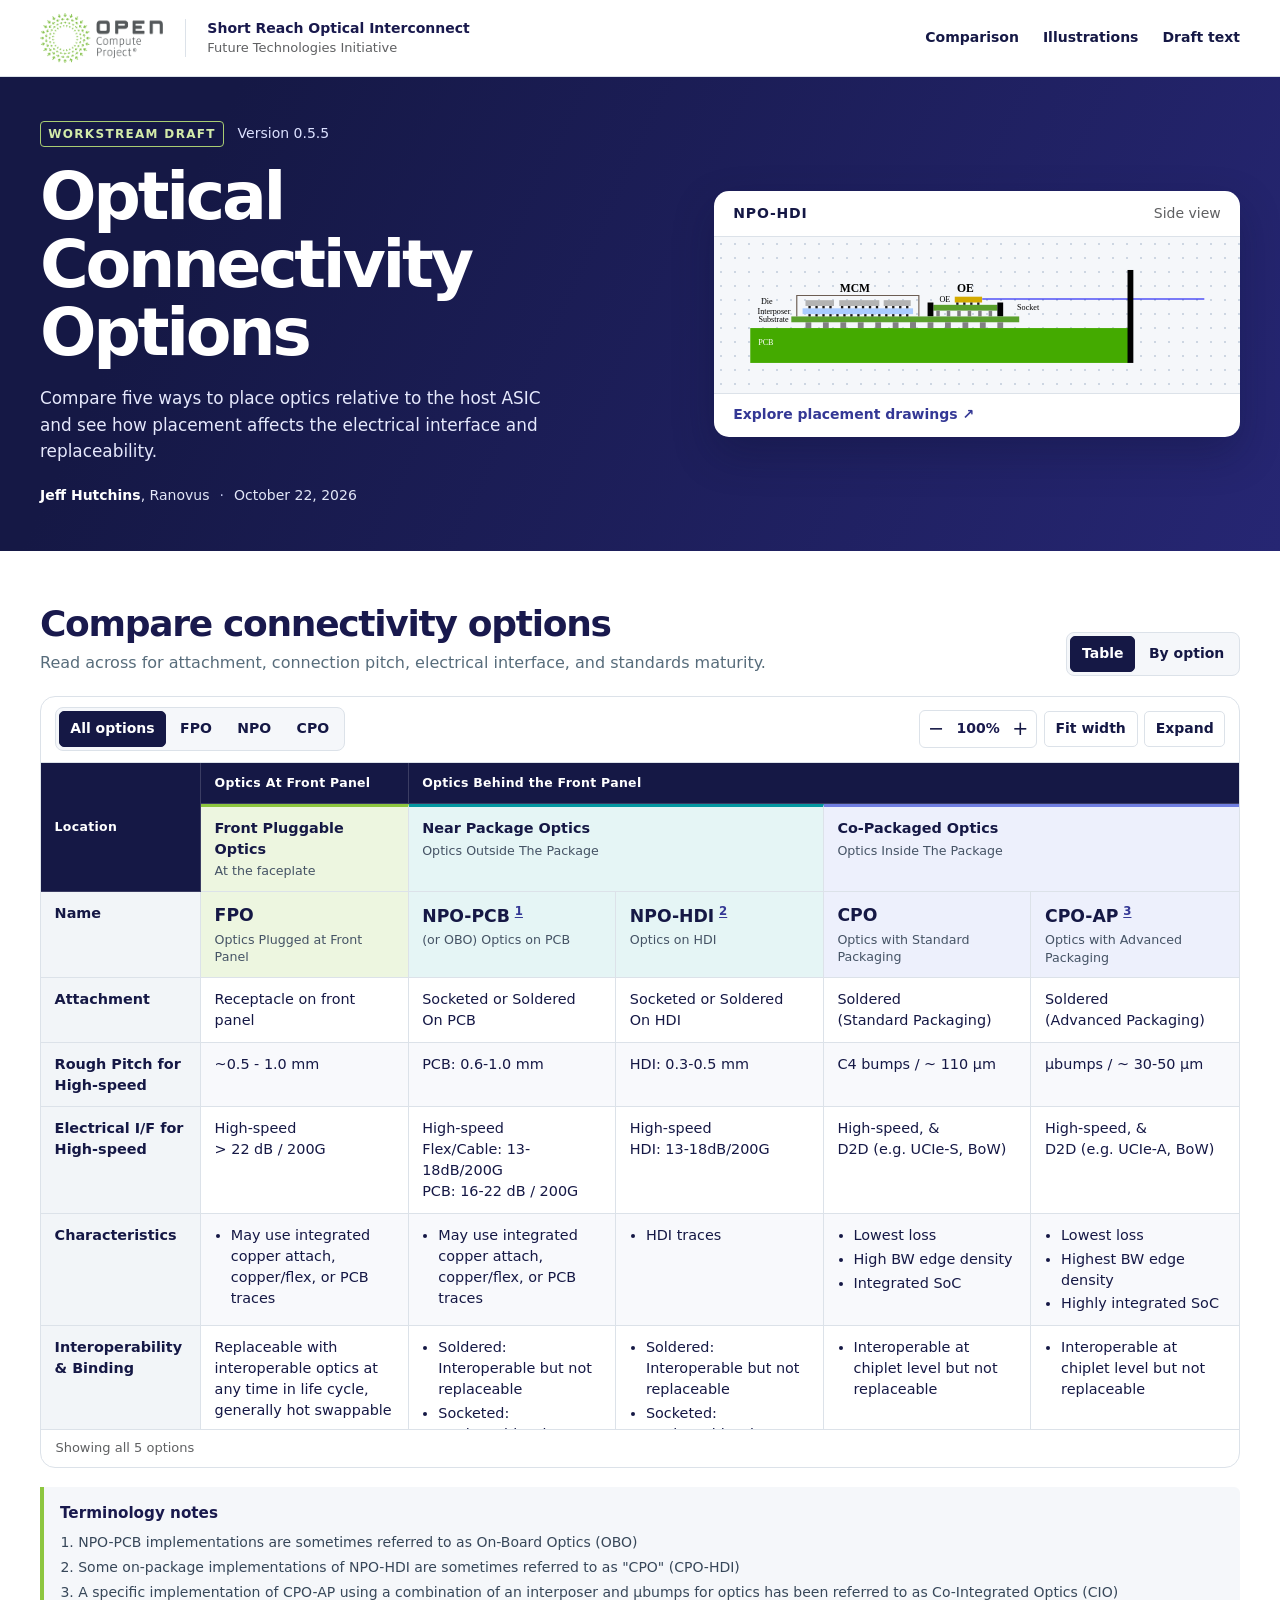
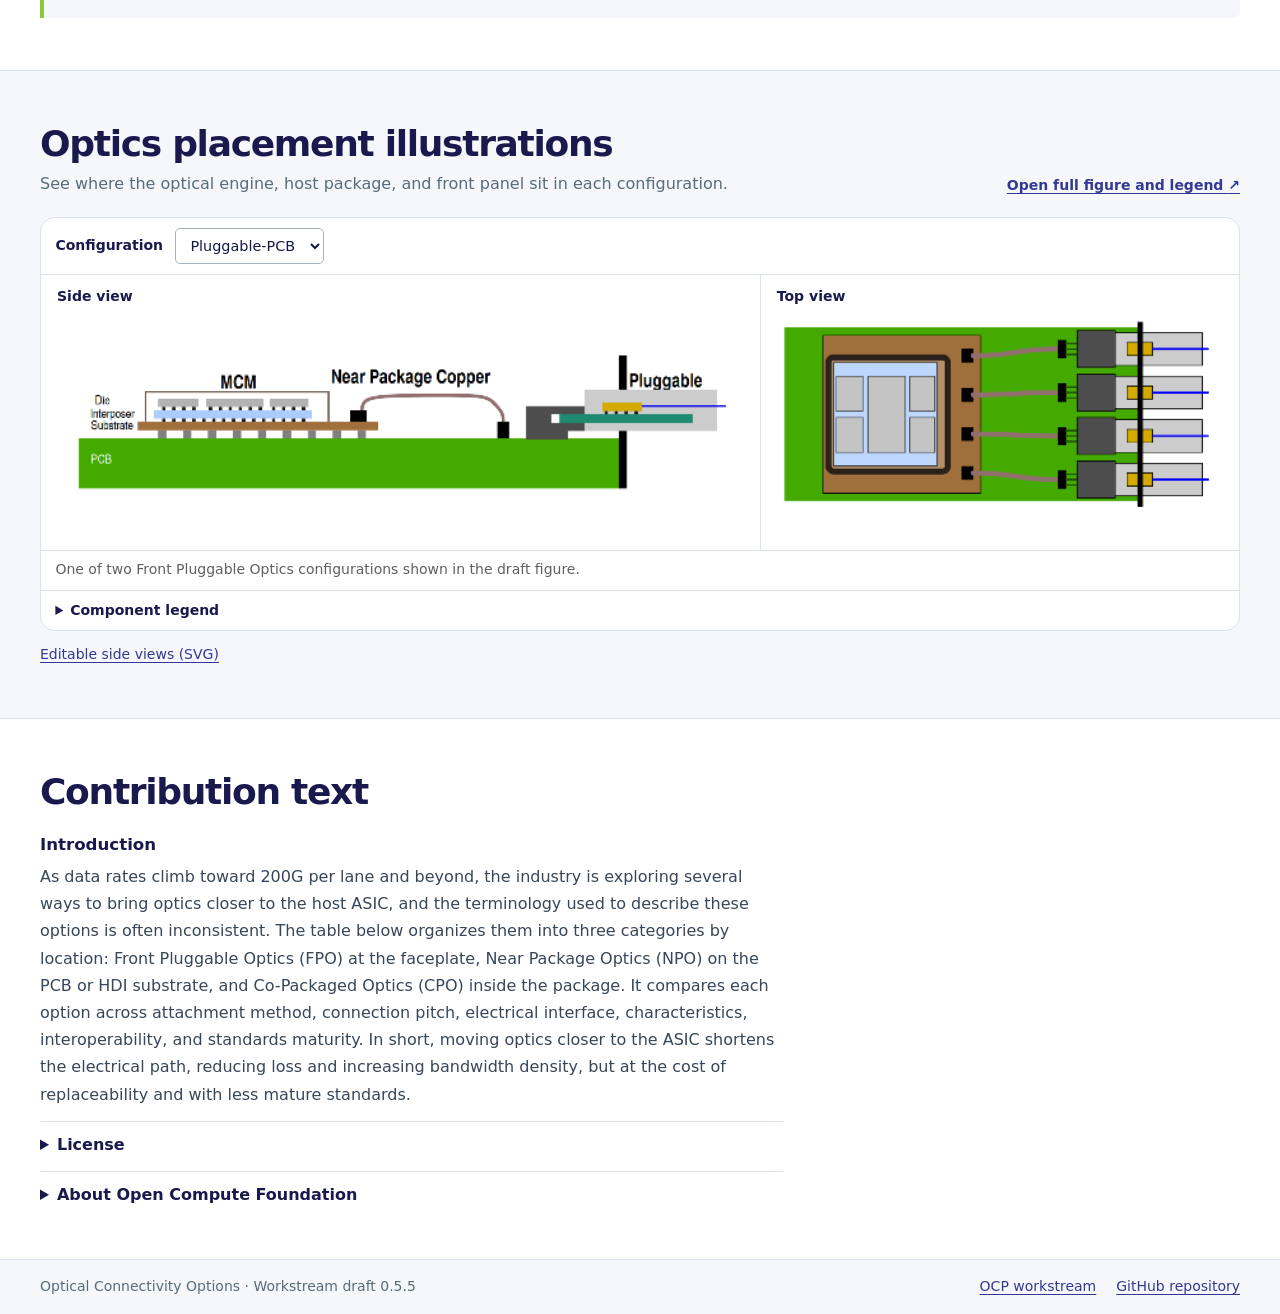
==== docs/index.html @ b6700644 "Prepare SROI optical connectivity draft and comparison viewer" ====
<!doctype html>
<html lang="en">
<head>
  <meta charset="utf-8">
  <meta name="viewport" content="width=device-width, initial-scale=1">
  <meta name="description" content="Explore the OCP Short Reach Optical Interconnect workstream’s draft comparison of front pluggable, near package, and co-packaged optics.">
  <title>Optical Connectivity Options · OCP SROI</title>
  <link rel="stylesheet" href="styles.css">
  <script src="explorer.js" defer></script>
</head>
<body>
  <a class="skip-link" href="#comparison">Skip to the comparison</a>
  <header class="site-header">
    <div class="container site-header-inner">
      <a class="brand" href="https://www.opencompute.org/" aria-label="Open Compute Project">
        <img src="assets/ocp-logo.png" width="132" height="54" alt="Open Compute Project">
      </a>
      <div class="workstream">Short Reach Optical Interconnect<span>Future Technologies Initiative</span></div>
      <nav aria-label="Page sections">
        <a href="#comparison">Comparison</a>
        <a href="#illustrations">Illustrations</a>
        <a href="#draft">Draft text</a>
      </nav>
    </div>
  </header>

  <main>
    <section class="hero" aria-labelledby="title">
      <div class="container hero-inner">
        <div class="hero-copy">
          <p class="version"><span>Workstream draft</span> <span>Version 0.5.5</span></p>
          <h1 id="title">Optical Connectivity Options</h1>
          <p class="hero-summary">Compare five ways to place optics relative to the host ASIC and see how placement affects the electrical interface and replaceability.</p>
          <p class="byline"><strong>Jeff Hutchins</strong>, Ranovus <span aria-hidden="true">·</span> <time datetime="2026-10-22">October 22, 2026</time></p>
        </div>
        <figure class="hero-figure">
          <div class="figure-caption"><strong>NPO-HDI</strong><span>Side view</span></div>
          <div class="hero-drawing">
            <img src="assets/naming-drawings.svg#svgView(viewBox(18,39.5,43,10.5))" alt="Near-package optics on HDI, positioned beside the host package and connected to fiber.">
          </div>
          <figcaption><a href="#illustrations" data-figure="npo-hdi">Explore placement drawings <span aria-hidden="true">↗</span></a></figcaption>
        </figure>
      </div>
    </section>

    <section class="container comparison section" id="comparison" aria-labelledby="comparison-title">
      <div class="section-heading">
        <div>
          <h2 id="comparison-title">Compare connectivity options</h2>
          <p>Read across for attachment, connection pitch, electrical interface, and standards maturity.</p>
        </div>
        <div class="segmented js-only" role="group" aria-label="Comparison layout">
          <button type="button" data-view="table" aria-pressed="true">Table</button>
          <button type="button" data-view="options" aria-pressed="false">By option</button>
        </div>
      </div>
      <div id="comparison-home">
        <div id="comparison-surface" class="surface">
          <div class="toolbar js-only">
            <div class="segmented family-filter" role="group" aria-label="Filter by family">
              <button type="button" data-filter="all" aria-pressed="true">All options</button>
              <button type="button" data-filter="fpo" aria-label="Front Pluggable Optics" aria-pressed="false">FPO</button><button type="button" data-filter="npo" aria-label="Near Package Optics" aria-pressed="false">NPO</button><button type="button" data-filter="cpo" aria-label="Co-Packaged Optics" aria-pressed="false">CPO</button>
            </div>
            <div class="zoom-tools" id="zoom-tools" role="group" aria-label="Table zoom">
              <div class="zoom-step">
                <button type="button" id="zoom-out" aria-label="Zoom out">−</button>
                <output id="zoom-value" aria-live="polite">100%</output>
                <button type="button" id="zoom-in" aria-label="Zoom in">+</button>
              </div>
              <button type="button" class="control" id="zoom-fit" aria-pressed="false" title="Fit as much of the table as possible while keeping it readable">Fit width</button>
              <button type="button" class="control" id="expand-table" aria-haspopup="dialog">Expand</button>
              <button type="button" class="control" id="close-table" hidden>Close</button>
            </div>
          </div>
          <p class="js-only" id="scroll-hint" hidden>Scroll sideways to see more columns.</p>
          <div class="matrix-viewport" id="matrix-viewport" tabindex="0" role="region" aria-label="Connectivity options matrix">
            <table class="matrix"><caption class="visually-hidden">Table 1 – Connectivity Options and Characteristics</caption>
<colgroup><col class="criterion-column"><col class="option-column" data-family="fpo"><col class="option-column" data-family="npo"><col class="option-column" data-family="npo"><col class="option-column" data-family="cpo"><col class="option-column" data-family="cpo"></colgroup>
<thead><tr class="locations"><th rowspan="2" id="location" class="criterion">Location</th><th colspan="1" id="loc-front" data-location="front">Optics At Front Panel</th><th colspan="4" id="loc-behind" data-location="behind">Optics Behind the Front Panel</th></tr>
<tr><th colspan="1" id="family-fpo" data-family="fpo" class="family">Front Pluggable Optics<small>At the faceplate</small></th><th colspan="2" id="family-npo" data-family="npo" class="family">Near Package Optics<small>Optics Outside The Package</small></th><th colspan="2" id="family-cpo" data-family="cpo" class="family">Co-Packaged Optics<small>Optics Inside The Package</small></th></tr>
<tr><th id="name" scope="col" class="criterion">Name</th><th id="col-fpo" data-family="fpo" scope="col" class="option"><span>FPO</span><small>Optics Plugged at Front Panel</small></th><th id="col-npo-pcb" data-family="npo" scope="col" class="option"><span>NPO-PCB</span><sup><a href="#note-1" aria-label="Terminology note 1">1</a></sup><small>(or OBO) Optics on PCB</small></th><th id="col-npo-hdi" data-family="npo" scope="col" class="option"><span>NPO-HDI</span><sup><a href="#note-2" aria-label="Terminology note 2">2</a></sup><small>Optics on HDI</small></th><th id="col-cpo" data-family="cpo" scope="col" class="option"><span>CPO</span><small>Optics with Standard Packaging</small></th><th id="col-cpo-ap" data-family="cpo" scope="col" class="option"><span>CPO-AP</span><sup><a href="#note-3" aria-label="Terminology note 3">3</a></sup><small>Optics with Advanced Packaging</small></th></tr></thead>
<tbody>
<tr><th scope="row" id="row-attachment" class="criterion">Attachment</th><td data-family="fpo" headers="row-attachment loc-front family-fpo col-fpo">Receptacle on front panel</td><td data-family="npo" headers="row-attachment loc-behind family-npo col-npo-pcb">Socketed or Soldered<br>On PCB</td><td data-family="npo" headers="row-attachment loc-behind family-npo col-npo-hdi">Socketed or Soldered<br>On HDI</td><td data-family="cpo" headers="row-attachment loc-behind family-cpo col-cpo">Soldered<br>(Standard Packaging)</td><td data-family="cpo" headers="row-attachment loc-behind family-cpo col-cpo-ap">Soldered<br>(Advanced Packaging)</td></tr>
<tr><th scope="row" id="row-pitch" class="criterion">Rough Pitch for High-speed</th><td data-family="fpo" headers="row-pitch loc-front family-fpo col-fpo">~0.5 - 1.0 mm</td><td data-family="npo" headers="row-pitch loc-behind family-npo col-npo-pcb">PCB: 0.6-1.0 mm</td><td data-family="npo" headers="row-pitch loc-behind family-npo col-npo-hdi">HDI: 0.3-0.5 mm</td><td data-family="cpo" headers="row-pitch loc-behind family-cpo col-cpo">C4 bumps / ~ 110 µm</td><td data-family="cpo" headers="row-pitch loc-behind family-cpo col-cpo-ap">µbumps / ~ 30-50 µm</td></tr>
<tr><th scope="row" id="row-interface" class="criterion">Electrical I/F for High-speed</th><td data-family="fpo" headers="row-interface loc-front family-fpo col-fpo">High-speed<br>&gt; 22 dB / 200G</td><td data-family="npo" headers="row-interface loc-behind family-npo col-npo-pcb">High-speed<br>Flex/Cable: 13-18dB/200G<br>PCB: 16-22 dB / 200G</td><td data-family="npo" headers="row-interface loc-behind family-npo col-npo-hdi">High-speed<br>HDI: 13-18dB/200G</td><td data-family="cpo" headers="row-interface loc-behind family-cpo col-cpo">High-speed, &amp;<br>D2D (e.g. UCIe-S, BoW)</td><td data-family="cpo" headers="row-interface loc-behind family-cpo col-cpo-ap">High-speed, &amp;<br>D2D (e.g. UCIe-A, BoW)</td></tr>
<tr><th scope="row" id="row-characteristics" class="criterion">Characteristics</th><td data-family="fpo" headers="row-characteristics loc-front family-fpo col-fpo"><ul class="cell-list"><li>May use integrated copper attach, copper/flex, or PCB traces</li></ul></td><td data-family="npo" headers="row-characteristics loc-behind family-npo col-npo-pcb"><ul class="cell-list"><li>May use integrated copper attach, copper/flex, or PCB traces</li></ul></td><td data-family="npo" headers="row-characteristics loc-behind family-npo col-npo-hdi"><ul class="cell-list"><li>HDI traces</li></ul></td><td data-family="cpo" headers="row-characteristics loc-behind family-cpo col-cpo"><ul class="cell-list"><li>Lowest loss</li><li>High BW edge density</li><li>Integrated SoC</li></ul></td><td data-family="cpo" headers="row-characteristics loc-behind family-cpo col-cpo-ap"><ul class="cell-list"><li>Lowest loss</li><li>Highest BW edge density</li><li>Highly integrated SoC</li></ul></td></tr>
<tr><th scope="row" id="row-interoperability" class="criterion">Interoperability &amp; Binding</th><td data-family="fpo" headers="row-interoperability loc-front family-fpo col-fpo">Replaceable with interoperable optics at any time in life cycle,<br>generally hot swappable</td><td data-family="npo" headers="row-interoperability loc-behind family-npo col-npo-pcb"><ul class="cell-list"><li>Soldered: Interoperable but not replaceable</li><li>Socketed: Replaceable when removing blade</li></ul></td><td data-family="npo" headers="row-interoperability loc-behind family-npo col-npo-hdi"><ul class="cell-list"><li>Soldered: Interoperable but not replaceable</li><li>Socketed: Replaceable when removing blade</li></ul></td><td data-family="cpo" headers="row-interoperability loc-behind family-cpo col-cpo"><ul class="cell-list"><li>Interoperable at chiplet level but not replaceable</li></ul></td><td data-family="cpo" headers="row-interoperability loc-behind family-cpo col-cpo-ap"><ul class="cell-list"><li>Interoperable at chiplet level but not replaceable</li></ul></td></tr>
<tr><th scope="row" id="row-standards" class="criterion">Standards</th><td colspan="1" data-family="fpo" headers="row-standards loc-front family-fpo col-fpo">Standardized</td><td colspan="2" data-family="npo" headers="row-standards loc-behind family-npo col-npo-pcb col-npo-hdi">Standards being developed</td><td colspan="2" data-family="cpo" headers="row-standards loc-behind family-cpo col-cpo col-cpo-ap">Some standards exist, others remain to be developed</td></tr>
</tbody></table>
          </div>
          <div class="option-list" id="option-list" hidden>
            <details class="option-card" data-family="fpo" data-option="fpo" id="option-fpo"><summary><span><strong>FPO</strong><span class="option-description">Optics Plugged at Front Panel</span></span></summary><div class="option-details"><p>Front Pluggable Optics</p><dl><div><dt>Attachment</dt><dd>Receptacle on front panel</dd></div><div><dt>Rough Pitch for High-speed</dt><dd>~0.5 - 1.0 mm</dd></div><div><dt>Electrical I/F for High-speed</dt><dd>High-speed<br>&gt; 22 dB / 200G</dd></div><div><dt>Characteristics</dt><dd><ul class="cell-list"><li>May use integrated copper attach, copper/flex, or PCB traces</li></ul></dd></div><div><dt>Interoperability &amp; Binding</dt><dd>Replaceable with interoperable optics at any time in life cycle,<br>generally hot swappable</dd></div><div><dt>Standards</dt><dd>Standardized</dd></div></dl><a class="source-link" href="#illustrations" data-figure="fpo">See placement <span aria-hidden="true">↗</span></a></div></details>
<details class="option-card" data-family="npo" data-option="npo-pcb" id="option-npo-pcb"><summary><span><strong>NPO-PCB</strong><span class="option-description">(or OBO) Optics on PCB</span></span></summary><div class="option-details"><p>Near Package Optics<sup><a href="#note-1" aria-label="Terminology note 1">1</a></sup></p><dl><div><dt>Attachment</dt><dd>Socketed or Soldered<br>On PCB</dd></div><div><dt>Rough Pitch for High-speed</dt><dd>PCB: 0.6-1.0 mm</dd></div><div><dt>Electrical I/F for High-speed</dt><dd>High-speed<br>Flex/Cable: 13-18dB/200G<br>PCB: 16-22 dB / 200G</dd></div><div><dt>Characteristics</dt><dd><ul class="cell-list"><li>May use integrated copper attach, copper/flex, or PCB traces</li></ul></dd></div><div><dt>Interoperability &amp; Binding</dt><dd><ul class="cell-list"><li>Soldered: Interoperable but not replaceable</li><li>Socketed: Replaceable when removing blade</li></ul></dd></div><div><dt>Standards</dt><dd>Standards being developed</dd></div></dl><a class="source-link" href="#illustrations" data-figure="npo-pcb">See placement <span aria-hidden="true">↗</span></a></div></details>
<details class="option-card" data-family="npo" data-option="npo-hdi" id="option-npo-hdi"><summary><span><strong>NPO-HDI</strong><span class="option-description">Optics on HDI</span></span></summary><div class="option-details"><p>Near Package Optics<sup><a href="#note-2" aria-label="Terminology note 2">2</a></sup></p><dl><div><dt>Attachment</dt><dd>Socketed or Soldered<br>On HDI</dd></div><div><dt>Rough Pitch for High-speed</dt><dd>HDI: 0.3-0.5 mm</dd></div><div><dt>Electrical I/F for High-speed</dt><dd>High-speed<br>HDI: 13-18dB/200G</dd></div><div><dt>Characteristics</dt><dd><ul class="cell-list"><li>HDI traces</li></ul></dd></div><div><dt>Interoperability &amp; Binding</dt><dd><ul class="cell-list"><li>Soldered: Interoperable but not replaceable</li><li>Socketed: Replaceable when removing blade</li></ul></dd></div><div><dt>Standards</dt><dd>Standards being developed</dd></div></dl><a class="source-link" href="#illustrations" data-figure="npo-hdi">See placement <span aria-hidden="true">↗</span></a></div></details>
<details class="option-card" data-family="cpo" data-option="cpo" id="option-cpo"><summary><span><strong>CPO</strong><span class="option-description">Optics with Standard Packaging</span></span></summary><div class="option-details"><p>Co-Packaged Optics</p><dl><div><dt>Attachment</dt><dd>Soldered<br>(Standard Packaging)</dd></div><div><dt>Rough Pitch for High-speed</dt><dd>C4 bumps / ~ 110 µm</dd></div><div><dt>Electrical I/F for High-speed</dt><dd>High-speed, &amp;<br>D2D (e.g. UCIe-S, BoW)</dd></div><div><dt>Characteristics</dt><dd><ul class="cell-list"><li>Lowest loss</li><li>High BW edge density</li><li>Integrated SoC</li></ul></dd></div><div><dt>Interoperability &amp; Binding</dt><dd><ul class="cell-list"><li>Interoperable at chiplet level but not replaceable</li></ul></dd></div><div><dt>Standards</dt><dd>Some standards exist, others remain to be developed</dd></div></dl><a class="source-link" href="#illustrations" data-figure="cpo">See placement <span aria-hidden="true">↗</span></a></div></details>
<details class="option-card" data-family="cpo" data-option="cpo-ap" id="option-cpo-ap"><summary><span><strong>CPO-AP</strong><span class="option-description">Optics with Advanced Packaging</span></span></summary><div class="option-details"><p>Co-Packaged Optics<sup><a href="#note-3" aria-label="Terminology note 3">3</a></sup></p><dl><div><dt>Attachment</dt><dd>Soldered<br>(Advanced Packaging)</dd></div><div><dt>Rough Pitch for High-speed</dt><dd>µbumps / ~ 30-50 µm</dd></div><div><dt>Electrical I/F for High-speed</dt><dd>High-speed, &amp;<br>D2D (e.g. UCIe-A, BoW)</dd></div><div><dt>Characteristics</dt><dd><ul class="cell-list"><li>Lowest loss</li><li>Highest BW edge density</li><li>Highly integrated SoC</li></ul></dd></div><div><dt>Interoperability &amp; Binding</dt><dd><ul class="cell-list"><li>Interoperable at chiplet level but not replaceable</li></ul></dd></div><div><dt>Standards</dt><dd>Some standards exist, others remain to be developed</dd></div></dl><a class="source-link" href="#illustrations" data-figure="cpo-ap">See placement <span aria-hidden="true">↗</span></a></div></details>
          </div>
          <div class="table-meta">
            <p id="table-status" role="status">Showing all 5 options</p>
          </div>
        </div>
      </div>

      <dialog id="table-dialog" aria-labelledby="dialog-title">
        <div class="dialog-heading"><h2 id="dialog-title">Connectivity options and characteristics</h2></div>
      </dialog>

      <aside class="terminology" aria-labelledby="terminology-title">
        <h3 id="terminology-title">Terminology notes</h3>
        <ol><li id="note-1">NPO-PCB implementations are sometimes referred to as On-Board Optics (OBO)</li><li id="note-2">Some on-package implementations of NPO-HDI are sometimes referred to as &quot;CPO&quot; (CPO-HDI)</li><li id="note-3">A specific implementation of CPO-AP using a combination of an interposer and µbumps for optics has been referred to as Co-Integrated Optics (CIO)</li></ol>
      </aside>
    </section>

    <section class="figure-section" id="illustrations" aria-labelledby="illustration-title">
      <div class="container section">
        <div class="section-heading">
          <div>
            <h2 id="illustration-title">Optics placement illustrations</h2>
            <p>See where the optical engine, host package, and front panel sit in each configuration.</p>
          </div>
          <a class="source-link" href="assets/placement-options.png">Open full figure and legend <span aria-hidden="true">↗</span></a>
        </div>
        <div class="figure-explorer js-only">
          <div class="figure-toolbar">
            <label for="figure-select">Configuration</label>
            <select id="figure-select">
              <option value="pluggable-pcb">Pluggable-PCB</option>
              <option value="pluggable-npc">Pluggable-NPC</option>
              <option value="npo-pcb">NPO-PCB</option>
              <option value="npo-hdi">NPO-HDI</option>
              <option value="cpo">CPO-SP</option>
              <option value="cpo-ap">CPO-AP</option>
            </select>
          </div>
          <div class="figure-panels">
            <figure>
              <figcaption>Side view</figcaption>
              <svg id="side-view" class="diagram" role="img" aria-label="Pluggable-PCB, side view" viewBox="244 60 539 182">
                <image href="assets/placement-options.png" width="1214" height="1444"></image>
              </svg>
            </figure>
            <figure>
              <figcaption>Top view</figcaption>
              <svg id="top-view" class="diagram" role="img" aria-label="Pluggable-PCB, top view" viewBox="816 60 375 182">
                <image href="assets/placement-options.png" width="1214" height="1444"></image>
              </svg>
            </figure>
          </div>
          <p class="figure-note" id="figure-note"></p>
          <details class="legend">
            <summary>Component legend</summary>
            <ul>
              <li><span style="--swatch: #b3b3b3"></span>Die</li>
              <li><span style="--swatch: #aaccff"></span>Interposer</li>
              <li><span style="--swatch: #a0703c"></span>Package substrate</li>
              <li><span style="--swatch: #1f8a70"></span>Module PCB</li>
              <li><span style="--swatch: #44aa00"></span>PCB</li>
              <li><span style="--swatch: #d4aa00"></span>Optical engine (OE)</li>
              <li><span style="--swatch: #ccc"></span>Pluggable module</li>
              <li><span style="--swatch: #484848"></span>Cage</li>
              <li><span style="--swatch: #000"></span>Socket / connector</li>
              <li><span class="line" style="--swatch: #7a6660"></span>Near-package copper</li>
              <li><span class="line" style="--swatch: #00f"></span>Fiber</li>
              <li><span class="outline"></span>MCM lid</li>
            </ul>
          </details>
        </div>
        <img class="fallback-figure" src="assets/placement-options.png" width="1214" height="1444" alt="Side and top views of Pluggable-PCB, Pluggable-NPC, NPO-PCB, NPO-HDI, CPO-SP, and CPO-AP, with a component color legend.">
        <p class="figure-links">
          <a href="assets/naming-drawings.svg#svgView(viewBox(0,10,61,60))" type="image/svg+xml">Editable side views (SVG)</a>
        </p>
      </div>
    </section>

    <section class="container section draft" id="draft" aria-labelledby="draft-title">
      <div class="section-heading"><h2 id="draft-title">Contribution text</h2></div>
      <div class="draft-copy">
        <h3>Introduction</h3>
        <p>As data rates climb toward 200G per lane and beyond, the industry is exploring several ways to bring optics closer to the host ASIC, and the terminology used to describe these options is often inconsistent. The table below organizes them into three categories by location: Front Pluggable Optics (FPO) at the faceplate, Near Package Optics (NPO) on the PCB or HDI substrate, and Co-Packaged Optics (CPO) inside the package. It compares each option across attachment method, connection pitch, electrical interface, characteristics, interoperability, and standards maturity. In short, moving optics closer to the ASIC shortens the electrical path, reducing loss and increasing bandwidth density, but at the cost of replaceability and with less mature standards.</p>
        <details>
          <summary>License</summary>
          <h3>Creative Commons</h3>
          <p>OCP encourages participants to share their proposals, specifications and designs with the community. This is to promote openness and encourage continuous and open feedback. It is important to remember that by providing feedback for any such documents, whether in written or verbal form, that the contributor or the contributor&#x27;s organization grants OCP and its members irrevocable right to use this feedback for any purpose without any further obligation.</p>
<p>It is acknowledged that any such documentation and any ancillary materials that are provided to OCP in connection with this document, including without limitation any white papers, articles, photographs, studies, diagrams, contact information (together, “Materials”) are made available under the Creative Commons Attribution-ShareAlike 4.0 International License found here: <a href="https://creativecommons.org/licenses/by-sa/4.0/">https://creativecommons.org/licenses/by-sa/4.0/</a>, or any later version, and without limiting the foregoing, OCP may make the Materials available under such terms.</p>
<p>As a contributor to this document, all members represent that they have the authority to grant the rights and licenses herein. They further represent and warrant that the Materials do not and will not violate the copyrights or misappropriate the trade secret rights of any third party, including without limitation rights in intellectual property. The contributor(s) also represent that, to the extent the Materials include materials protected by copyright or trade secret rights that are owned or created by any third-party, they have obtained permission for its use consistent with the foregoing. They will provide OCP evidence of such permission upon OCP’s request. This document and any &quot;Materials&quot; are published on the respective project&#x27;s wiki page and are open to the public in accordance with OCP&#x27;s Bylaws and IP Policy. This can be found at <a href="http://www.opencompute.org/participate/legal-documents/">http://www.opencompute.org/participate/legal-documents/</a>. If you have any questions, please contact OCP.</p>
        </details>
        <details>
          <summary>About Open Compute Foundation</summary>
          <p>The Open Compute Project (OCP) brings at-scale innovations and hyperscaler best practices to all, spanning technology domains from the data center to the edge, and the technology stack from silicon, to systems, to site facilities and services. The international OCP Community is made up of organizations and people from hyperscale and tier-2 cloud data center operators, communications providers, colocation providers, diverse enterprises, and technology vendors. The OCP Foundation fosters collaboration within the Community to tackle market challenges in an array of OCP Projects that create open contributions such as specifications, designs, and more. The OCP Solution Provider Program then recognizes the application of those contributions in compliant products, solutions, and data center facilities and services with designations like OCP Inspired, OCP Accepted and OCP Ready. With the tenets of openness, impact, efficiency, scale and sustainability, the OCP engages and educates thousands of engineers every year through many events and webinars. Across many initiatives the OCP Foundation and Community are meeting the market today and shaping the future.</p>
<p>Learn more at: <a href="https://www.opencompute.org">www.opencompute.org</a>.</p>
        </details>
      </div>
    </section>
  </main>
  <footer class="site-footer">
    <div class="container footer-inner">
      <p>Optical Connectivity Options · Workstream draft 0.5.5</p>
      <div>
        <a href="https://www.opencompute.org/projects/future-technologies-initiative/short-reach-optical-interconnect/">OCP workstream</a>
        <a href="https://github.com/opencomputeproject/integrated-optics-reqs">GitHub repository</a>
      </div>
    </div>
  </footer>
</body>
</html>
---- docs/styles.css ----
:root {
  color-scheme: light;
  font-family: "Franklin Gothic Book", "Open Sans", system-ui, sans-serif;
  color: #19194d;
  background: #fff;
  --navy: #151845;
  --blue: #343895;
  --green: #8dc63f;
  --gray: #5f6062;
  --slate: #576c7b;
  --line: #dce2e9;
  --white: #fff;
  --light: #f5f7fa;
  --radius: 15px;
}

*, *::before, *::after { box-sizing: border-box; }
html { scroll-padding-top: 1.25rem; }
body { margin: 0; line-height: 1.55; }
button, select { font: inherit; }
button { cursor: pointer; }
button:disabled { cursor: default; opacity: .45; }
a { color: var(--blue); text-underline-offset: .2em; }
a:hover { text-decoration-thickness: 2px; }
:focus-visible { outline: 3px solid var(--blue); outline-offset: 3px; }
[hidden] { display: none !important; }
.js-only { display: none; }
.enhanced .js-only { display: revert; }
.enhanced .toolbar, .enhanced .segmented { display: flex; }
h1, h2, h3, p, figure { margin: 0; }
.container { width: min(100% - 5rem, 76rem); margin-inline: auto; }
.section { padding-block: 3.25rem; }
.visually-hidden {
  position: absolute;
  width: 1px;
  height: 1px;
  padding: 0;
  margin: -1px;
  overflow: hidden;
  clip-path: inset(50%);
  white-space: nowrap;
  border: 0;
}
.skip-link { position: absolute; top: .7rem; left: .7rem; transform: translateY(-160%); z-index: 10; background: white; padding: .6rem 1rem; }
.skip-link:focus { transform: none; }

.site-header { border-bottom: 1px solid var(--line); }
.site-header-inner { min-height: 76px; display: flex; align-items: center; gap: 1.35rem; }
.brand { flex: none; }
.brand img { display: block; height: 50px; width: auto; }
.workstream { font-size: .875rem; font-weight: 700; border-left: 1px solid var(--line); padding-left: 1.35rem; line-height: 1.4; }
.workstream span { display: block; color: var(--gray); font-size: .8125rem; font-weight: 400; }
.site-header nav { display: flex; flex-wrap: wrap; align-items: center; gap: 1.5rem; margin-left: auto; }
.site-header nav a { color: var(--navy); font-size: .875rem; font-weight: 650; text-decoration: none; }
.site-header nav a:hover { text-decoration: underline; }

.hero { color: white; background: linear-gradient(115deg, var(--navy) 16%, #262673 100%); }
.hero-inner { display: grid; grid-template-columns: minmax(0, 1.16fr) minmax(0, 1fr); gap: clamp(2rem, 5vw, 5rem); align-items: center; min-height: 21rem; padding-block: 2.75rem; }
.version { display: flex; flex-wrap: wrap; gap: .5rem .85rem; align-items: center; font-size: .875rem; color: #dce1ff; margin-bottom: 1rem; }
.version span:first-child { border: 1px solid #a9cd73; color: #d3eba9; border-radius: 4px; font-size: .75rem; font-weight: 750; letter-spacing: .11em; text-transform: uppercase; padding: .17rem .45rem; }
.hero h1 { font-size: clamp(2.6rem, 5.2vw, 4.35rem); letter-spacing: -.049em; line-height: 1.02; font-weight: 760; }
.hero-summary { max-width: 49ch; color: #e5e8fc; font-size: clamp(1rem, 1.32vw, 1.17rem); margin-top: 1.15rem; line-height: 1.58; }
.byline { font-size: .875rem; color: #e2e6f7; margin-top: 1.25rem; }
.byline strong { color: white; }
.byline span { margin-inline: .35rem; color: #bfc6ec; }
.hero-figure { min-width: 0; background: white; color: var(--navy); border-radius: var(--radius); overflow: hidden; box-shadow: 0 17px 40px #0c10324d; }
.figure-caption { padding: .73rem 1.2rem; display: flex; align-items: center; justify-content: space-between; border-bottom: 1px solid var(--line); font-size: .875rem; }
.figure-caption strong { font-size: .875rem; letter-spacing: .06em; }
.figure-caption span { color: var(--gray); }
.hero-drawing { min-height: 136px; display: grid; align-items: center; padding: 1.05rem .8rem; background: #f5f7fa; background-image: radial-gradient(#cdd6e2 1px, transparent 1px); background-size: 14px 14px; }
.hero-drawing img { display: block; width: 100%; aspect-ratio: 43 / 10.5; object-fit: fill; }
.hero-figure figcaption { padding: .65rem 1.2rem; border-top: 1px solid var(--line); font-size: .875rem; font-weight: 650; }
.hero-figure a { text-decoration: none; }
.hero-figure a:hover { text-decoration: underline; }

.section-heading { display: flex; gap: 1rem 1.5rem; justify-content: space-between; align-items: end; margin-bottom: 1.25rem; }
.section-heading h2, .dialog-heading h2 { font-size: clamp(1.6rem, 3vw, 2.25rem); line-height: 1.14; font-weight: 730; letter-spacing: -.036em; }
.section-heading p { margin-top: .45rem; color: var(--slate); }
.segmented { align-items: center; gap: 2px; border: 1px solid var(--line); border-radius: 8px; background: var(--light); padding: 3px; flex: none; }
.segmented button, .control { border: 1px solid transparent; background: transparent; color: var(--navy); font-size: .875rem; font-weight: 650; padding: .32rem .67rem; min-height: 36px; border-radius: 5px; white-space: nowrap; }
.segmented button:hover, .control:hover { background: #e7ebf4; }
.segmented button[aria-pressed="true"] { background: var(--navy); color: white; border-color: var(--navy); }

.surface { min-width: 0; border: 1px solid var(--line); border-radius: var(--radius); background: white; }
.toolbar { padding: .65rem .85rem; flex-wrap: wrap; justify-content: space-between; align-items: center; gap: .6rem; border-bottom: 1px solid var(--line); }
.zoom-tools { display: flex; flex-wrap: wrap; gap: .4rem; align-items: center; }
.zoom-step { display: flex; align-items: center; gap: 1px; border: 1px solid var(--line); border-radius: 6px; }
.zoom-step button { background: transparent; border: 0; border-radius: 5px; font-size: 1.2rem; color: var(--navy); width: 2rem; height: 36px; }
.zoom-step button:hover:not(:disabled) { background: var(--light); }
.zoom-step output { font-size: .875rem; font-weight: 650; width: 3.15rem; text-align: center; font-variant-numeric: tabular-nums; }
.control { border-color: var(--line); }
.control[aria-pressed="true"] { color: var(--navy); background: #edf6e0; border-color: #a6c775; }
#scroll-hint { padding: .35rem .9rem; color: var(--slate); background: var(--light); font-size: .8125rem; }
.matrix-viewport { overflow: auto; max-height: min(74vh, 43rem); isolation: isolate; }
.matrix-viewport:focus-visible { position: relative; z-index: 1; outline-offset: -3px; }
.matrix {
  --scale: 1;
  --option-min: 12.6rem;
  --criterion-min: 10rem;
  width: 100%;
  border-collapse: separate;
  border-spacing: 0;
  table-layout: fixed;
  min-width: calc(var(--criterion-min) * var(--scale) + var(--visible-columns, 5) * var(--option-min) * var(--scale));
  font-size: calc(.9rem * var(--scale));
  line-height: 1.45;
  text-align: left;
}
.criterion-column { width: calc(var(--criterion-min) * var(--scale)); }
.matrix th, .matrix td {
  padding: calc(.69rem * var(--scale)) calc(.85rem * var(--scale));
  vertical-align: top;
  border-right: 1px solid var(--line);
  border-bottom: 1px solid var(--line);
  overflow-wrap: anywhere;
}
.matrix tr > :last-child { border-right: 0; }
.matrix tbody tr:last-child > * { border-bottom: 0; }
.matrix thead { position: sticky; top: 0; z-index: 2; }
.matrix .locations th { background: var(--navy); color: white; border-color: #ffffff29; font-size: calc(.78rem * var(--scale)); letter-spacing: .025em; }
.matrix .criterion { position: sticky; left: 0; z-index: 1; font-weight: 700; background: #f2f5f8; }
.matrix thead .criterion { z-index: 3; }
.matrix thead .criterion[rowspan] { vertical-align: middle; }
.matrix th.family { font-weight: 750; border-top: 3px solid var(--family-accent); background: var(--family-bg); }
.matrix th.option { font-size: calc(1.08rem * var(--scale)); background: var(--family-bg); }
.matrix th small { display: block; margin-top: .23em; color: #455365; font-size: calc(.79rem * var(--scale)); font-weight: 500; line-height: 1.36; }
.matrix th sup, .option-details sup { font-size: .68em; margin-left: .26em; }
.matrix th sup a, .option-details sup a { padding: .15em; }
.matrix td { background: white; }
.matrix td, .matrix th { color: var(--navy); }
.matrix tr:nth-child(even) td { background: #f8f9fc; }
[data-family="fpo"] { --family-accent: var(--green); --family-bg: #edf6e0; }
[data-family="npo"] { --family-accent: #0498a1; --family-bg: #e5f5f5; }
[data-family="cpo"] { --family-accent: #707ee1; --family-bg: #edf0fc; }
.cell-list { margin: 0; padding-left: 1.12em; }
.cell-list li + li { margin-top: .2em; }
.table-meta { display: flex; gap: .25rem 1rem; flex-wrap: wrap; justify-content: space-between; border-top: 1px solid var(--line); padding: .55rem .9rem; color: var(--gray); font-size: .8125rem; }

.option-list { padding: .75rem; display: grid; gap: .55rem; }
.option-card { display: block; border: 1px solid var(--line); border-left: 4px solid var(--family-accent); border-radius: 7px; overflow: hidden; }
.option-card summary { background: var(--family-bg); padding: .7rem 1rem; cursor: pointer; }
.option-card summary:focus-visible { outline-offset: -3px; }
.option-card summary strong { margin-inline: .5rem .75rem; }
.option-description { color: var(--slate); font-size: .92rem; }
.option-details { padding: .9rem 1rem 1rem; }
.option-details p { font-size: .875rem; font-weight: 650; }
.option-details dl { display: grid; grid-template-columns: repeat(3, 1fr); margin-block: .75rem; }
.option-details dl div { padding: .65rem .7rem .65rem 0; border-top: 1px solid var(--line); min-width: 0; }
.option-details dt { font-weight: 700; font-size: .875rem; margin-bottom: .2rem; }
.option-details dd { margin: 0; font-size: .9rem; }
.terminology { margin-top: 1.15rem; padding: .95rem 1rem; background: var(--light); border-left: 4px solid var(--green); border-radius: 0 6px 6px 0; }
.terminology h3 { font-size: .95rem; }
.terminology ol { margin: .4rem 0 0; padding-left: 1.3em; color: #374759; font-size: .875rem; }
.terminology li + li { margin-top: .2rem; }
.terminology li:target { outline: 2px solid var(--blue); outline-offset: 2px; border-radius: 1px; }
#table-dialog { width: min(100% - 2rem, 120rem); max-width: none; max-height: calc(100% - 2rem); padding: .9rem; border: none; border-radius: var(--radius); color: var(--navy); }
#table-dialog::backdrop { background: #101336af; }
.dialog-heading { padding: .25rem .25rem .75rem; }
.dialog-heading h2 { font-size: 1.35rem; }
#table-dialog .matrix-viewport { max-height: 72vh; }
body:has(#table-dialog[open]) { overflow: hidden; }

.figure-section { background: var(--light); border-block: 1px solid var(--line); }
.source-link { font-size: .875rem; font-weight: 650; }
.figure-explorer { border: 1px solid var(--line); border-radius: var(--radius); background: white; overflow: hidden; }
.figure-toolbar { display: flex; align-items: center; flex-wrap: wrap; gap: .5rem .75rem; padding: .65rem .9rem; border-bottom: 1px solid var(--line); }
.figure-toolbar label { font-size: .875rem; font-weight: 650; }
.figure-toolbar select { color: var(--navy); padding: .35rem .65rem; border: 1px solid #a8b3c0; border-radius: 5px; background: white; font-size: .9rem; min-height: 36px; }
.figure-panels { display: grid; grid-template-columns: minmax(0, 3fr) minmax(0, 2fr); }
.figure-panels figure { min-width: 0; padding: .65rem 1rem; }
.figure-panels figure + figure { border-left: 1px solid var(--line); }
.figure-panels figcaption { font-size: .875rem; font-weight: 700; }
.diagram { display: block; width: 100%; max-height: 21rem; }
.figure-note { padding: .55rem .9rem; border-top: 1px solid var(--line); font-size: .875rem; color: var(--gray); }
.legend { border-top: 1px solid var(--line); padding: .55rem .9rem; font-size: .875rem; }
.legend summary { font-weight: 650; cursor: pointer; }
.legend ul { display: flex; flex-wrap: wrap; gap: .4rem 1.2rem; padding: 0; margin: .55rem 0 .25rem; list-style: none; }
.legend li { display: flex; align-items: center; gap: .4rem; }
.legend li span { width: 1rem; height: .64rem; background: var(--swatch); border: 1px solid #667585; }
.legend li span.line { height: .17rem; border: none; }
.legend li span.outline { border: 2px solid #1d1d1d; border-radius: 3px; }
.figure-links { margin-top: .8rem; display: flex; flex-wrap: wrap; gap: .35rem 1.25rem; font-size: .875rem; }
.fallback-figure { max-width: 100%; height: auto; }
.enhanced .fallback-figure { display: none; }
.draft-copy { max-width: 73ch; }
.draft h3 { font-size: 1.04rem; margin-bottom: .35rem; }
.draft-copy p { margin-bottom: .7rem; color: #374759; line-height: 1.7; }
.draft-copy details { border-block-start: 1px solid var(--line); margin-top: .85rem; padding-top: .65rem; }
.draft-copy summary { cursor: pointer; font-weight: 650; }
.draft-copy details > :nth-child(2) { margin-top: .65rem; }
.site-footer { border-top: 1px solid var(--line); background: #f5f7fa; color: var(--slate); font-size: .875rem; }
.footer-inner { display: flex; justify-content: space-between; flex-wrap: wrap; gap: .5rem 1.25rem; padding-block: 1rem; }
.footer-inner div { display: flex; gap: 1.25rem; flex-wrap: wrap; }

@media (max-width: 850px) {
  .container { width: min(100% - 2rem, 76rem); }
  .hero-inner { gap: 1.4rem; }
  .site-header nav { gap: .85rem; }
  .site-header-inner { gap: .8rem; }
  .workstream { padding-left: .8rem; }
}

@media (max-width: 640px) {
  .section { padding-block: 2rem; }
  .site-header-inner { padding-block: .6rem; gap: .5rem .8rem; flex-wrap: wrap; }
  .brand img { height: 39px; }
  .site-header nav { width: 100%; margin: 0; justify-content: space-between; gap: .6rem; border-top: 1px solid var(--line); padding-top: .5rem; }
  .hero-inner { grid-template-columns: 1fr; padding-block: 1.85rem; }
  .hero-summary { margin-top: .8rem; }
  .byline { margin-top: .8rem; }
  .hero-drawing { min-height: 90px; }
  .section-heading { align-items: start; flex-direction: column; }
  .toolbar { padding: .5rem .55rem; }
  .matrix { --criterion-min: 8rem; --option-min: 11.9rem; }
  .matrix-viewport { max-height: 57vh; }
  .option-details dl { grid-template-columns: 1fr; }
  .figure-panels { grid-template-columns: 1fr; }
  .figure-panels figure + figure { border-top: 1px solid var(--line); border-left: 0; }
  #table-dialog { width: calc(100% - 1rem); padding: .5rem; }
}

@media print {
  @page { size: landscape; margin: 13mm; }
  .container { width: 100%; }
  .site-header nav, .hero-figure, .toolbar, .section-heading .segmented, .table-meta, .option-list, .figure-explorer,
  .figure-links, .source-link, .site-footer, #scroll-hint { display: none !important; }
  .hero { color: var(--navy); background: white; }
  .site-header-inner { min-height: 42px; }
  .brand img { height: 32px; }
  .hero-inner { display: block; padding-block: .45rem; min-height: 0; }
  .hero-summary { display: none; }
  .version, .byline { margin-block: .25rem; }
  .hero h1 { font-size: 2rem; }
  .hero-summary, .byline, .byline strong, .version, .version span:first-child { color: var(--navy); }
  .section { padding-block: .5rem; }
  .section-heading { margin-bottom: .5rem; }
  .comparison .section-heading { display: none; }
  .terminology { margin-top: .55rem; padding: .4rem .65rem; }
  .matrix-viewport[hidden] { display: block !important; }
  .matrix-viewport { max-height: none; overflow: visible; }
  .matrix { min-width: 0; font-size: 9pt; print-color-adjust: exact; }
  .matrix th, .matrix td { padding: .18rem .25rem; }
  .matrix thead, .matrix .criterion { position: static; }
  .matrix th small, .matrix th.option, .matrix .locations th { font-size: 9pt; }
  .criterion-column { width: 14%; }
  .enhanced .fallback-figure { display: block; max-height: 13cm; width: auto; margin-inline: auto; }
  .figure-section, .draft { break-before: page; }
  #comparison-surface { break-inside: avoid; }
}
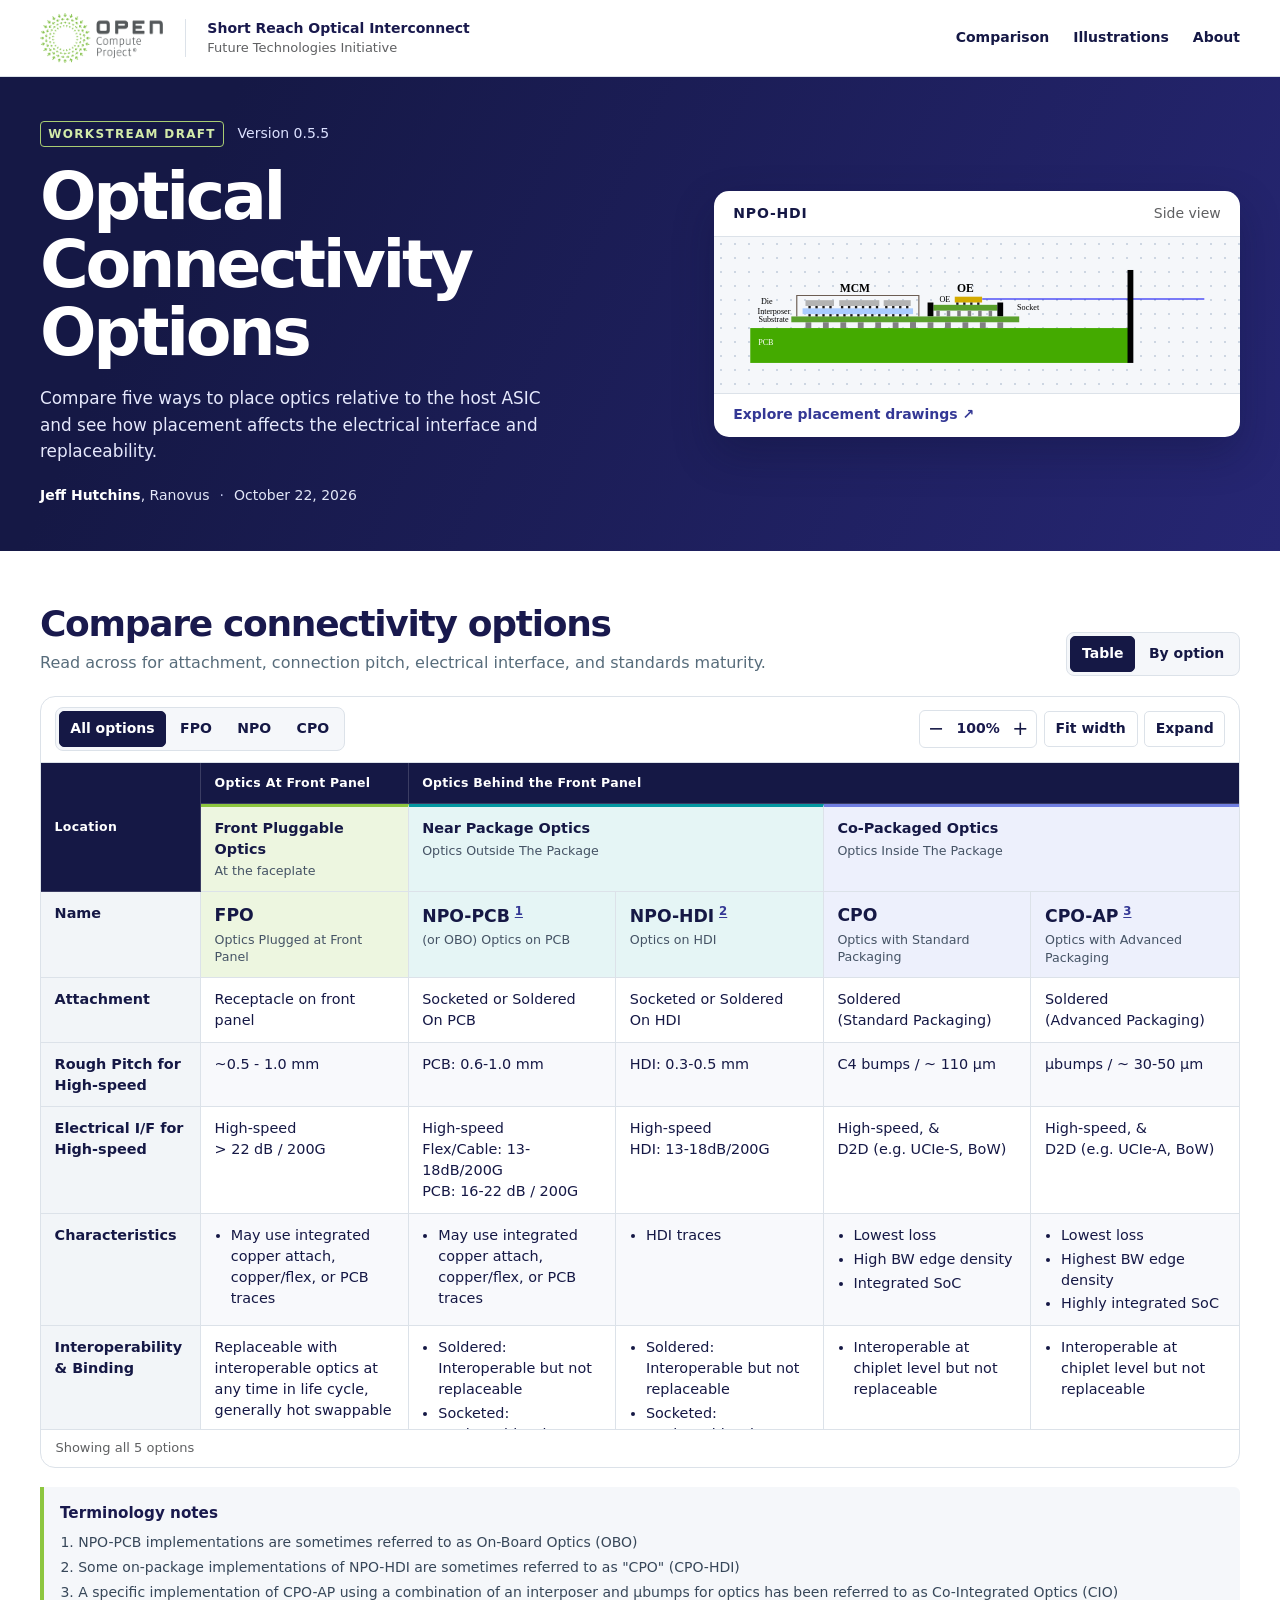
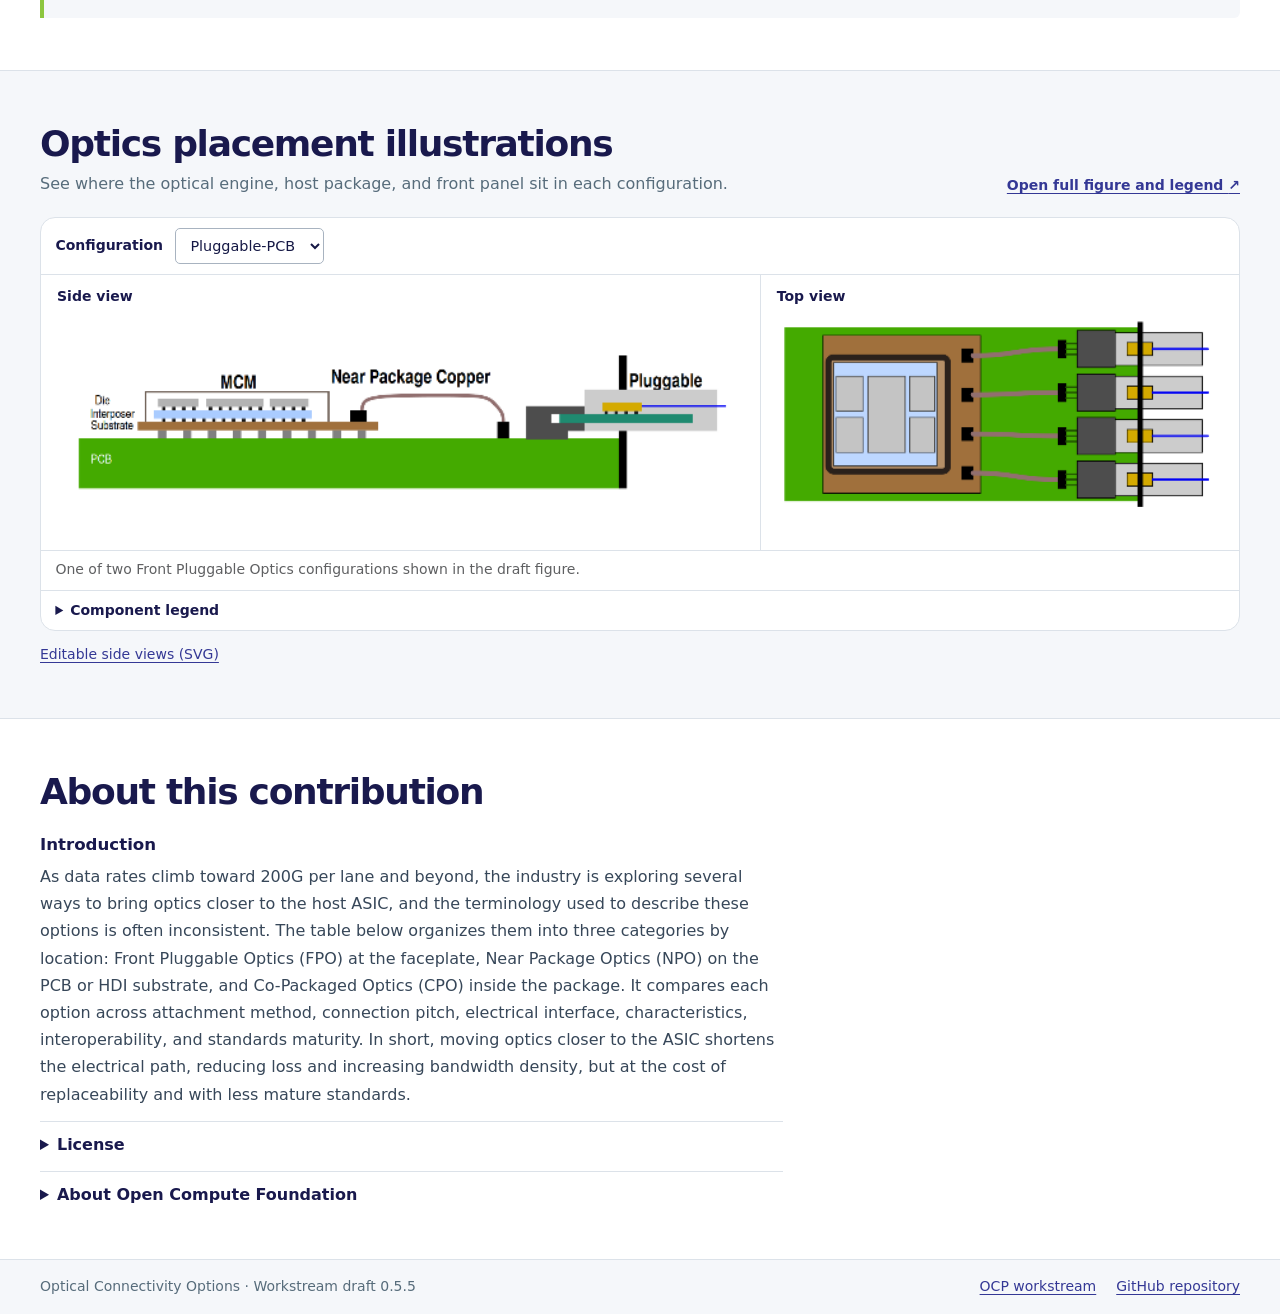
==== commit d500e85e: "Rename the contribution overview in the viewer" ====
--- a/docs/index.html
+++ b/docs/index.html
@@ -19,7 +19,7 @@
       <nav aria-label="Page sections">
         <a href="#comparison">Comparison</a>
         <a href="#illustrations">Illustrations</a>
-        <a href="#draft">Draft text</a>
+        <a href="#draft">About</a>
       </nav>
     </div>
   </header>
@@ -173,7 +173,7 @@
     </section>
 
     <section class="container section draft" id="draft" aria-labelledby="draft-title">
-      <div class="section-heading"><h2 id="draft-title">Contribution text</h2></div>
+      <div class="section-heading"><h2 id="draft-title">About this contribution</h2></div>
       <div class="draft-copy">
         <h3>Introduction</h3>
         <p>As data rates climb toward 200G per lane and beyond, the industry is exploring several ways to bring optics closer to the host ASIC, and the terminology used to describe these options is often inconsistent. The table below organizes them into three categories by location: Front Pluggable Optics (FPO) at the faceplate, Near Package Optics (NPO) on the PCB or HDI substrate, and Co-Packaged Optics (CPO) inside the package. It compares each option across attachment method, connection pitch, electrical interface, characteristics, interoperability, and standards maturity. In short, moving optics closer to the ASIC shortens the electrical path, reducing loss and increasing bandwidth density, but at the cost of replaceability and with less mature standards.</p>
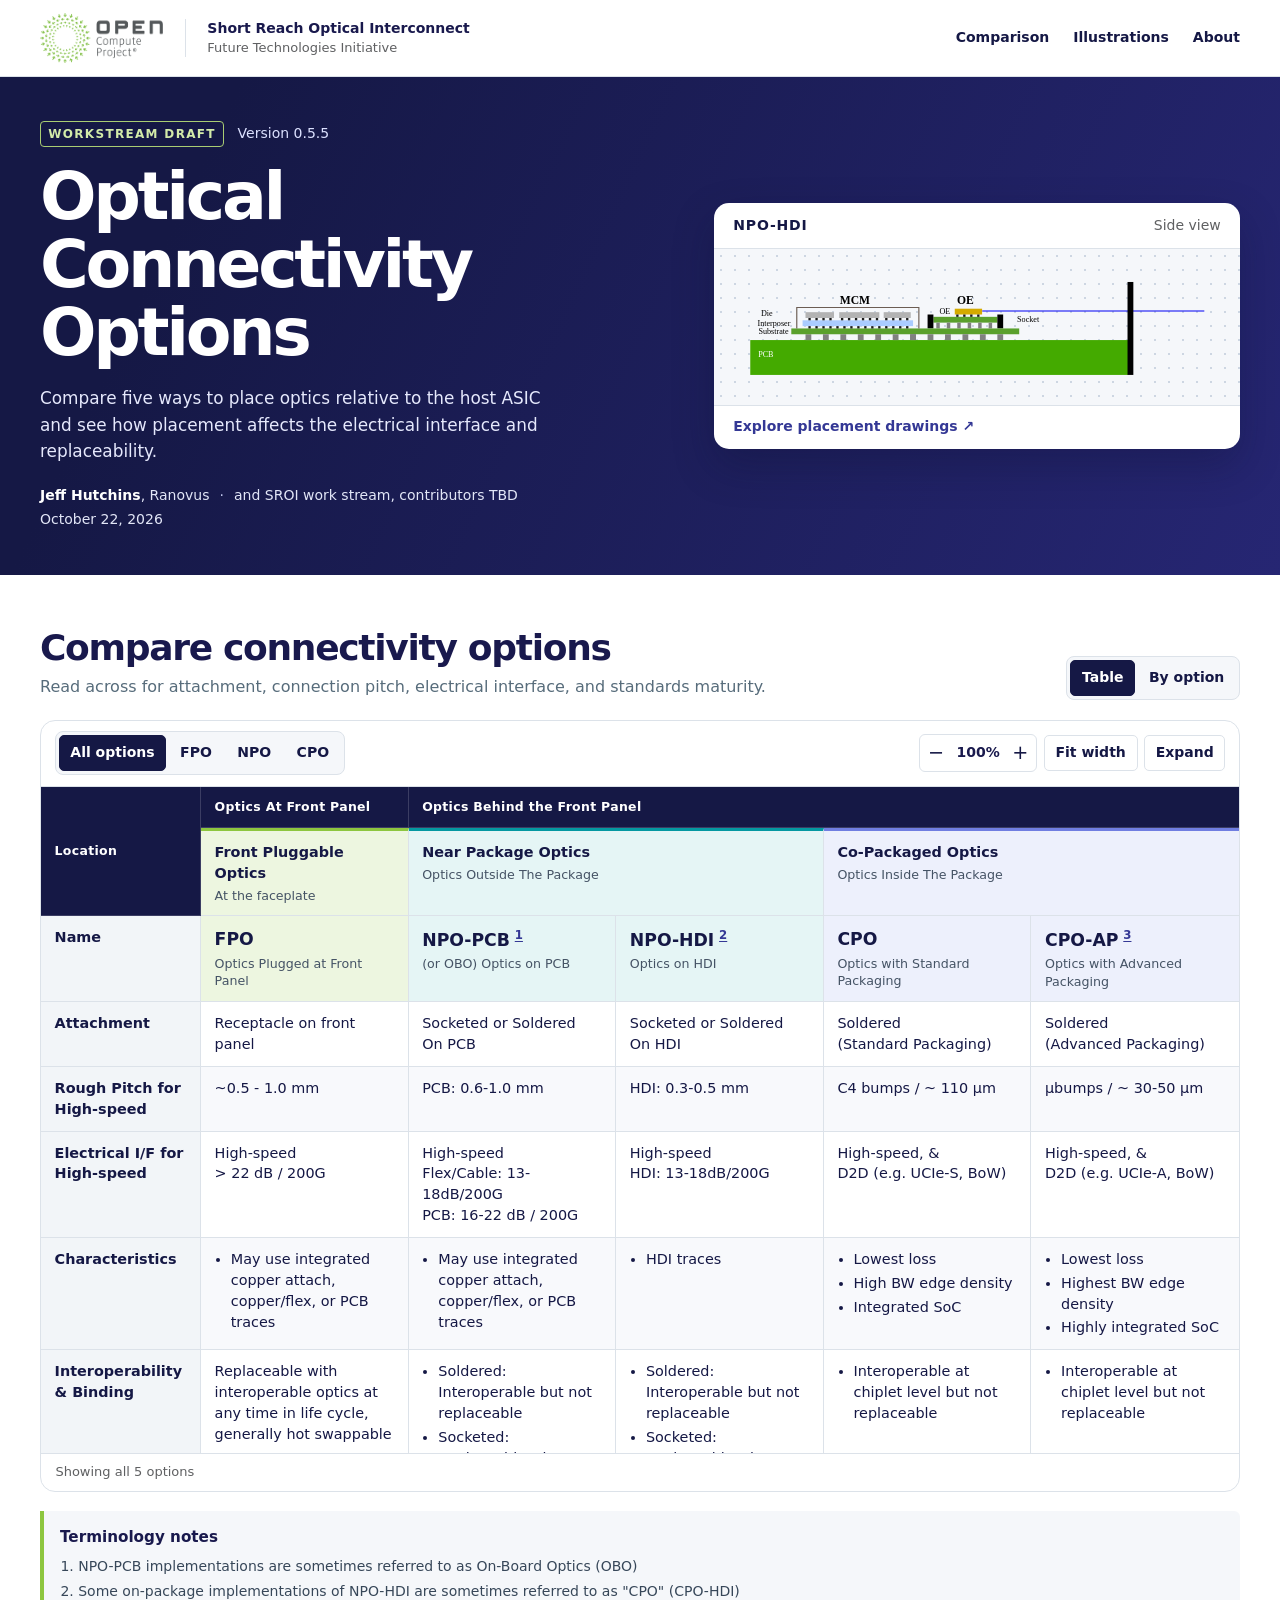
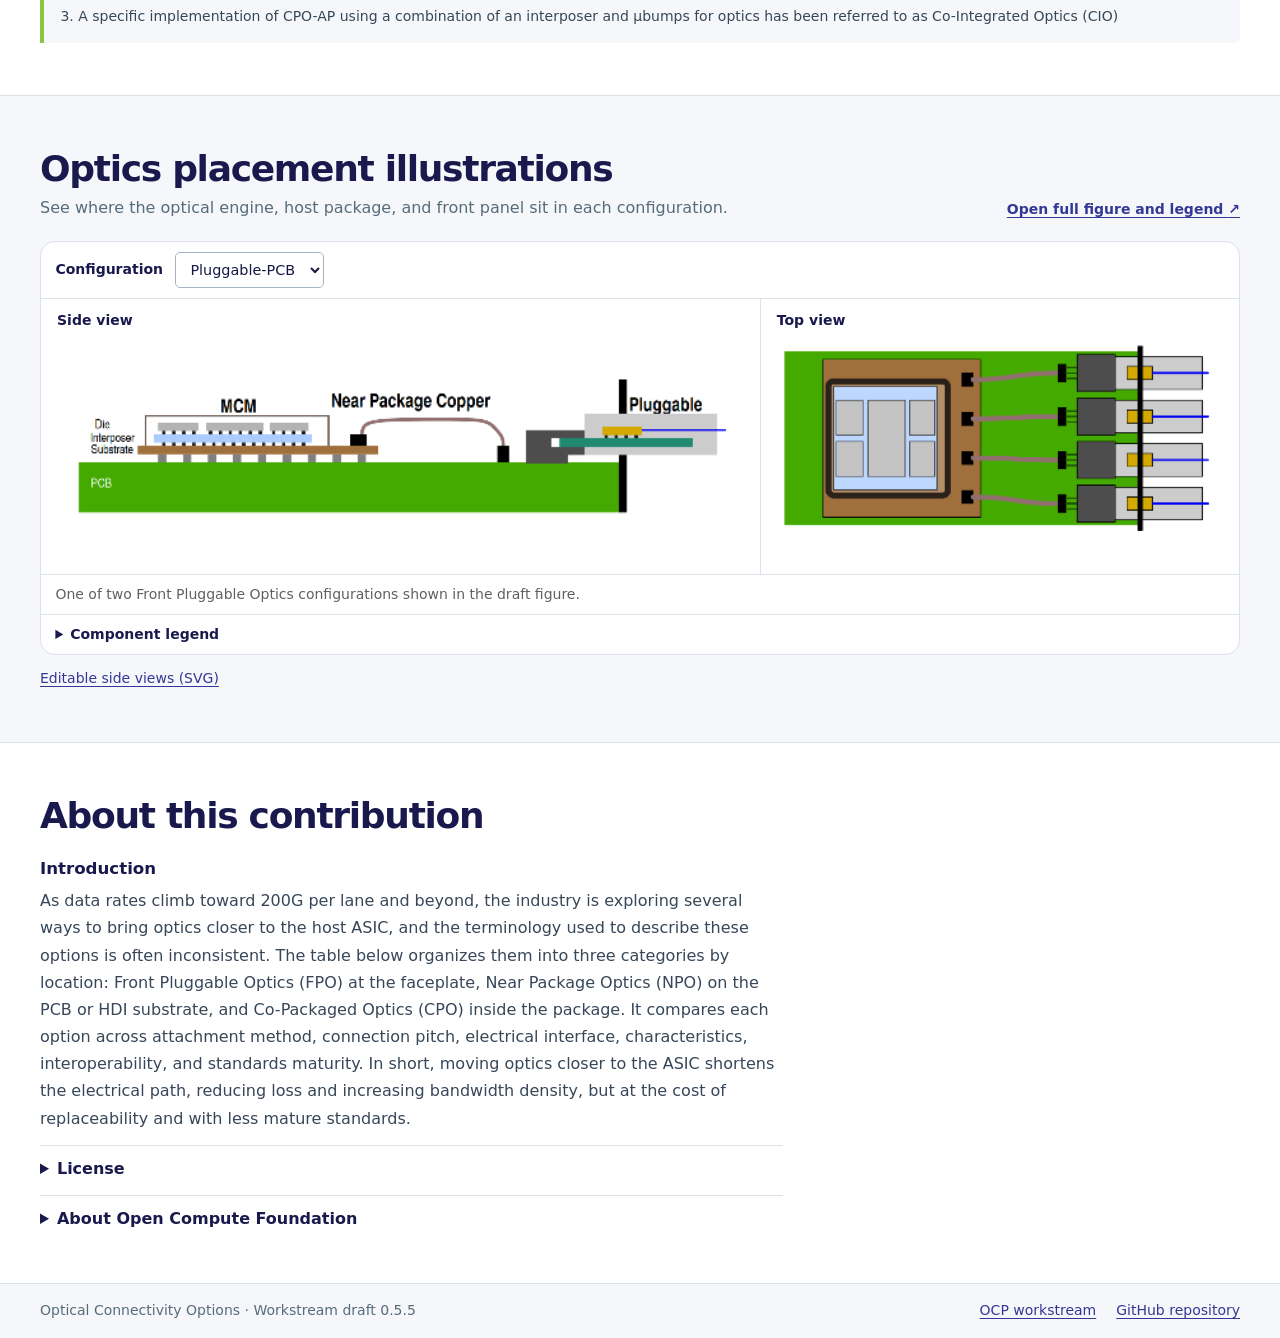
==== commit 78e43fca: "Credit the SROI work stream in the draft byline" ====
--- a/docs/index.html
+++ b/docs/index.html
@@ -31,7 +31,10 @@
           <p class="version"><span>Workstream draft</span> <span>Version 0.5.5</span></p>
           <h1 id="title">Optical Connectivity Options</h1>
           <p class="hero-summary">Compare five ways to place optics relative to the host ASIC and see how placement affects the electrical interface and replaceability.</p>
-          <p class="byline"><strong>Jeff Hutchins</strong>, Ranovus <span aria-hidden="true">·</span> <time datetime="2026-10-22">October 22, 2026</time></p>
+          <div class="byline">
+            <p><strong>Jeff Hutchins</strong>, Ranovus <span aria-hidden="true">·</span> and SROI work stream, contributors TBD</p>
+            <p class="byline-date"><time datetime="2026-10-22">October 22, 2026</time></p>
+          </div>
         </div>
         <figure class="hero-figure">
           <div class="figure-caption"><strong>NPO-HDI</strong><span>Side view</span></div>
--- a/docs/styles.css
+++ b/docs/styles.css
@@ -63,6 +63,7 @@
 .byline { font-size: .875rem; color: #e2e6f7; margin-top: 1.25rem; }
 .byline strong { color: white; }
 .byline span { margin-inline: .35rem; color: #bfc6ec; }
+.byline-date { margin-top: .15rem; }
 .hero-figure { min-width: 0; background: white; color: var(--navy); border-radius: var(--radius); overflow: hidden; box-shadow: 0 17px 40px #0c10324d; }
 .figure-caption { padding: .73rem 1.2rem; display: flex; align-items: center; justify-content: space-between; border-bottom: 1px solid var(--line); font-size: .875rem; }
 .figure-caption strong { font-size: .875rem; letter-spacing: .06em; }
